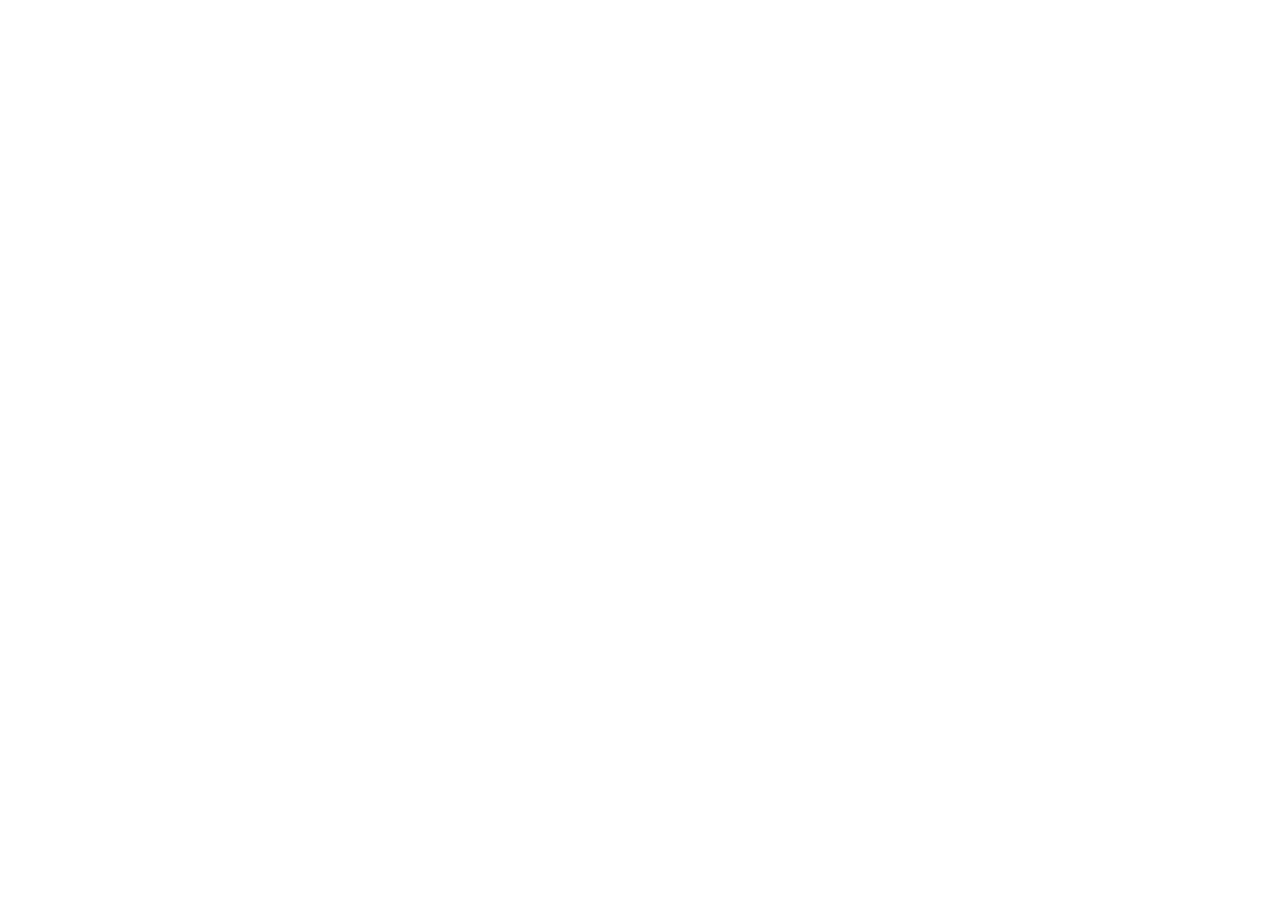
==== pages/biografia.html @ 10d857cb "setup: initial files and folders creation" ====
<!DOCTYPE html>
<html lang="pt-br">

<head>
    <meta charset="UTF-8">
    <meta name="viewport" content="width=device-width, initial-scale=1.0">
    <title>Document</title>
</head>

<body>

</body>

</html>
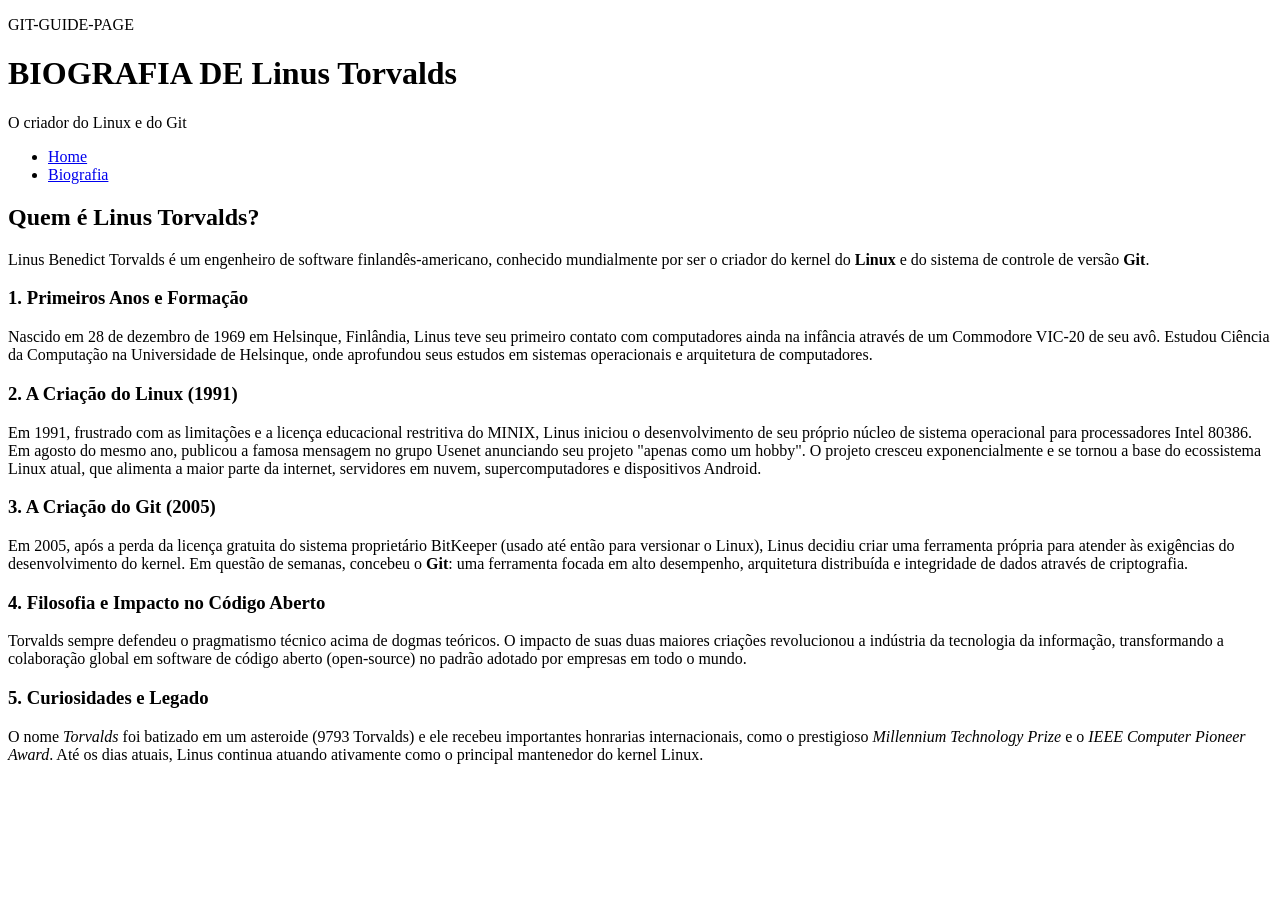
==== commit 8c58886e: "feat: added biografia content" ====
--- a/pages/biografia.html
+++ b/pages/biografia.html
@@ -4,11 +4,80 @@
 <head>
     <meta charset="UTF-8">
     <meta name="viewport" content="width=device-width, initial-scale=1.0">
-    <title>Document</title>
+    <link rel="stylesheet" href="../css/style.css">
+    <title>Git Guide - Biografia de Linus Torvalds</title>
 </head>
 
 <body>
+    <header class="header">
+        <div class="container">
+            <p class="sticker-title"> GIT-GUIDE-PAGE</p>
+            <h1>BIOGRAFIA DE <span>Linus Torvalds</span></h1>
+            <p class="subtitle">O criador do Linux e do Git</p>
+        </div>
 
+        <nav class="nav">
+            <ul class="list-menu">
+                <li><a class="nav-link" href="../index.html">Home</a></li>
+                <li><a class="nav-link" href="biografia.html">Biografia</a></li>
+            </ul>
+        </nav>
+    </header>
+
+    <main>
+        <section class="section">
+            <div class="container">
+                <h2>Quem é Linus Torvalds?</h2>
+                <p>Linus Benedict Torvalds é um engenheiro de software finlandês-americano, conhecido mundialmente por
+                    ser o criador do kernel do <strong>Linux</strong> e do sistema de controle de versão
+                    <strong>Git</strong>.
+                </p>
+
+                <article>
+                    <h3>1. Primeiros Anos e Formação</h3>
+                    <p>Nascido em 28 de dezembro de 1969 em Helsinque, Finlândia, Linus teve seu primeiro contato com
+                        computadores ainda na infância através de um Commodore VIC-20 de seu avô. Estudou Ciência da
+                        Computação na Universidade de Helsinque, onde aprofundou seus estudos em sistemas operacionais e
+                        arquitetura de computadores.</p>
+                </article>
+
+                <article>
+                    <h3>2. A Criação do Linux (1991)</h3>
+                    <p>Em 1991, frustrado com as limitações e a licença educacional restritiva do MINIX, Linus iniciou o
+                        desenvolvimento de seu próprio núcleo de sistema operacional para processadores Intel 80386. Em
+                        agosto do mesmo ano, publicou a famosa mensagem no grupo Usenet anunciando seu projeto "apenas
+                        como um hobby". O projeto cresceu exponencialmente e se tornou a base do ecossistema Linux
+                        atual, que alimenta a maior parte da internet, servidores em nuvem, supercomputadores e
+                        dispositivos Android.</p>
+                </article>
+
+                <article>
+                    <h3>3. A Criação do Git (2005)</h3>
+                    <p>Em 2005, após a perda da licença gratuita do sistema proprietário BitKeeper (usado até então para
+                        versionar o Linux), Linus decidiu criar uma ferramenta própria para atender às exigências do
+                        desenvolvimento do kernel. Em questão de semanas, concebeu o <strong>Git</strong>: uma
+                        ferramenta focada em alto desempenho, arquitetura distribuída e integridade de dados através de
+                        criptografia.</p>
+                </article>
+
+                <article>
+                    <h3>4. Filosofia e Impacto no Código Aberto</h3>
+                    <p>Torvalds sempre defendeu o pragmatismo técnico acima de dogmas teóricos. O impacto de suas duas
+                        maiores criações revolucionou a indústria da tecnologia da informação, transformando a
+                        colaboração global em software de código aberto (open-source) no padrão adotado por empresas em
+                        todo o mundo.</p>
+                </article>
+
+                <article>
+                    <h3>5. Curiosidades e Legado</h3>
+                    <p>O nome <em>Torvalds</em> foi batizado em um asteroide (9793 Torvalds) e ele recebeu importantes
+                        honrarias internacionais, como o prestigioso <em>Millennium Technology Prize</em> e o <em>IEEE
+                            Computer Pioneer Award</em>. Até os dias atuais, Linus continua atuando ativamente como o
+                        principal mantenedor do kernel Linux.</p>
+                </article>
+            </div>
+        </section>
+    </main>
 </body>
 
 </html>
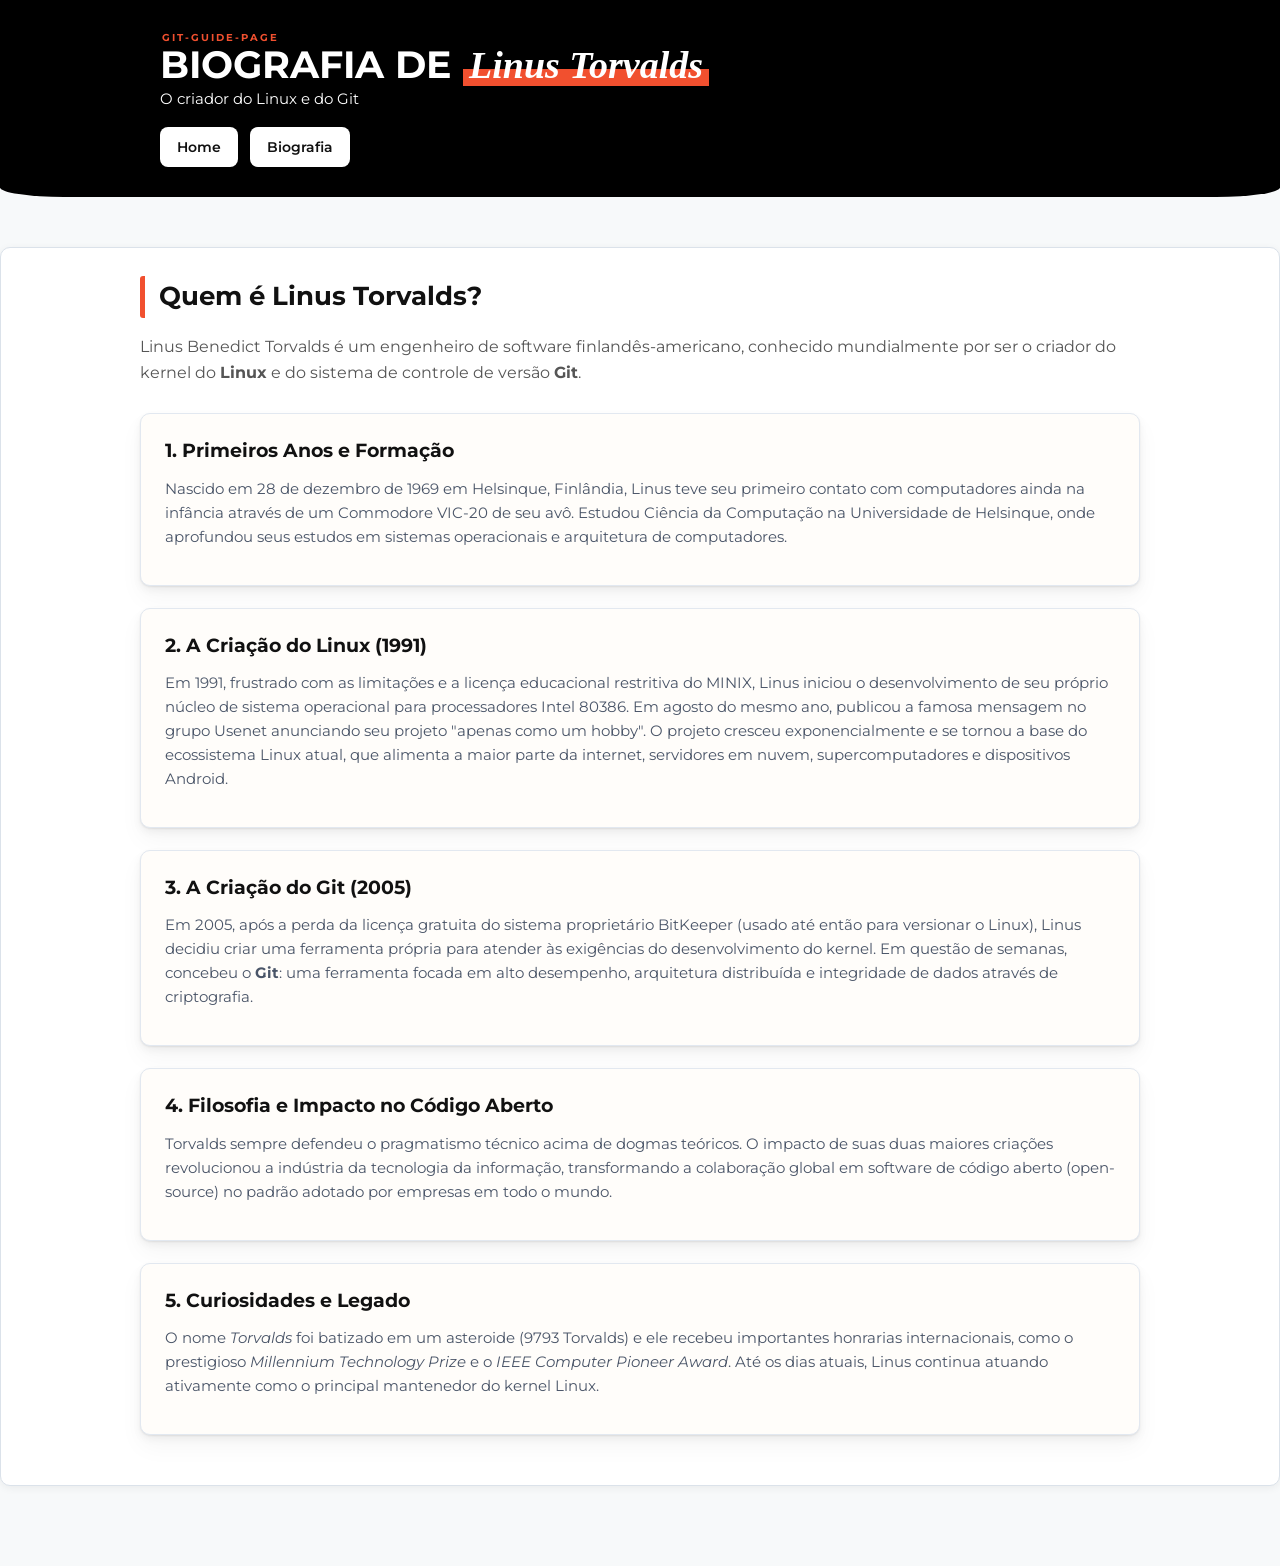
==== commit cb76f9ea: "refactor: relocate navigation inside header container below title" ====
--- a/pages/biografia.html
+++ b/pages/biografia.html
@@ -14,14 +14,14 @@
             <p class="sticker-title"> GIT-GUIDE-PAGE</p>
             <h1>BIOGRAFIA DE <span>Linus Torvalds</span></h1>
             <p class="subtitle">O criador do Linux e do Git</p>
+
+            <nav class="nav">
+                <ul class="list-menu">
+                    <li><a class="nav-link" href="../index.html">Home</a></li>
+                    <li><a class="nav-link" href="biografia.html">Biografia</a></li>
+                </ul>
+            </nav>
         </div>
-
-        <nav class="nav">
-            <ul class="list-menu">
-                <li><a class="nav-link" href="../index.html">Home</a></li>
-                <li><a class="nav-link" href="biografia.html">Biografia</a></li>
-            </ul>
-        </nav>
     </header>
 
     <main>
--- a/css/style.css
+++ b/css/style.css
@@ -0,0 +1,233 @@
+@import url('https://fonts.googleapis.com/css2?family=Fira+Code:wght@400;500;600&family=Montserrat:wght@400;500;600;700&display=swap');
+
+* {
+    box-sizing: border-box;
+}
+
+body {
+    margin: 0;
+    padding: 0;
+    font-family: 'Montserrat', sans-serif;
+    font-size: 16px;
+    line-height: 1.6;
+    background-color: #f7f9fa;
+    color: #1f2328;
+}
+
+h1 {
+    font-size: 38px;
+    margin-bottom: 10px;
+}
+
+h2 {
+    font-size: 26px;
+}
+
+h3 {
+    font-size: 20px;
+}
+
+a {
+    color: #F1502F;
+}
+
+/* =========================================================
+   HEADER ORIGINAL PRESERVADO
+   ========================================================= */
+.header {
+    background-color: black;
+    color: white;
+    text-align: left;
+    padding: 30px 0;
+    border-bottom-left-radius: 5%;
+    border-bottom-right-radius: 5%;
+}
+
+.sticker-title {
+    margin-top: 0;
+    margin-bottom: -1px;
+    color: #F1502F;
+    font-weight: bold;
+    letter-spacing: 2px;
+    text-transform: uppercase;
+    margin-left: 22px;
+    font-size: 10px;
+}
+
+.header h1 {
+    margin-top: 0;
+    margin-bottom: 2px;
+    margin-left: 20px;
+    font-family: "Geist 500", "Montserrat", sans-serif;
+    letter-spacing: 0.0001px;
+    line-height: 40px;
+}
+
+.header span {
+    font-family: "Newsreader", serif;
+    color: inherit;
+    font-style: italic;
+    background: linear-gradient(180deg, transparent 60%, #F1502F 50%);
+    padding: 0 6px;
+}
+
+.header .subtitle {
+    font-size: 15px;
+    margin-top: 2px;
+    margin-left: 20px;
+}
+
+.nav {
+    margin-left: 16px;
+}
+
+.list-menu {
+    padding: 0;
+    margin: 20px 0 0;
+    list-style: none;
+}
+
+.list-menu li {
+    margin: 0 4px;
+    padding: 0;
+    display: inline-block;
+}
+
+.nav-link {
+    margin-top: -4px;
+    display: inline-block;
+    padding: 8px 16px;
+    background-color: #ffffff;
+    color: #111111;
+    font-weight: 600;
+    font-size: 14px;
+    border: 1px solid rgba(255, 255, 255, 0.2);
+    border-radius: 8px;
+    text-decoration: none;
+    box-shadow: 0 2px 6px rgba(0, 0, 0, 0.3);
+    transition: all 0.2s ease;
+}
+
+.nav-link:hover {
+    background-color: #F1502F;
+    color: white;
+    transform: translateY(-2px);
+    box-shadow: 0 4px 12px rgba(218, 15, 0, 0.4);
+}
+
+/* =========================================================
+   CONTAINER & ESTRUTURA INSPIRADA NO PORTFÓLIO
+   ========================================================= */
+.container {
+    width: 90%;
+    max-width: 1000px;
+    margin: 0 auto;
+}
+
+main {
+    padding: 20px 0 50px;
+}
+
+.section {
+    padding: 28px 32px;
+    margin: 30px auto;
+    background-color: #ffffff;
+    border: 1px solid #dbe2ea;
+    border-radius: 10px;
+    box-shadow: 0 2px 8px rgba(0, 0, 0, 0.06);
+}
+
+.section h2 {
+    margin-top: 0;
+    margin-bottom: 16px;
+    padding-left: 14px;
+    border-left: 5px solid #F1502F;
+    border-radius: 3px;
+    color: #111111;
+}
+
+.section > .container > p {
+    color: #555555;
+    margin-bottom: 28px;
+    font-size: 16px;
+}
+
+/* =========================================================
+   CARDS DE ARTIGOS (ESTILO PORTFÓLIO)
+   ========================================================= */
+article {
+    padding: 22px 24px;
+    margin-bottom: 22px;
+    background-color: #fffdfa;
+    border: 1px solid #e2e8f0;
+    border-radius: 10px;
+    box-shadow:
+        0 1px 2px rgba(0, 0, 0, 0.07),
+        0 4px 8px rgba(0, 0, 0, 0.05),
+        0 12px 24px rgba(0, 0, 0, 0.04);
+    transition: transform 0.2s ease, box-shadow 0.2s ease;
+}
+
+article:hover {
+    transform: translateY(-2px);
+    box-shadow:
+        0 2px 6px rgba(0, 0, 0, 0.08),
+        0 8px 16px rgba(0, 0, 0, 0.06);
+}
+
+article h3 {
+    margin-top: 0;
+    margin-bottom: 10px;
+    color: #111111;
+    font-size: 19px;
+}
+
+article p {
+    color: #4a5568;
+    margin-top: 0;
+    margin-bottom: 14px;
+    font-size: 15px;
+}
+
+/* =========================================================
+   EXEMPLOS DE CÓDIGO (APENAS FUNDO DO TERMINAL, SEM BORDA MAC)
+   ========================================================= */
+pre {
+    margin: 10px 0 0;
+    padding: 16px 18px;
+    background-color: #1e1e24;
+    border-radius: 8px;
+    overflow-x: auto;
+    box-shadow: inset 0 1px 3px rgba(0, 0, 0, 0.35);
+}
+
+pre code {
+    font-family: 'Fira Code', 'Courier New', monospace;
+    font-size: 14px;
+    line-height: 1.6;
+    color: #f0f3f6;
+    white-space: pre;
+    display: block;
+}
+
+/* =========================================================
+   RESPONSIVIDADE
+   ========================================================= */
+@media (max-width: 768px) {
+    .section {
+        padding: 20px 16px;
+    }
+
+    article {
+        padding: 18px 16px;
+    }
+
+    .header h1 {
+        font-size: 30px;
+        line-height: 34px;
+    }
+
+    pre code {
+        font-size: 13px;
+    }
+}
